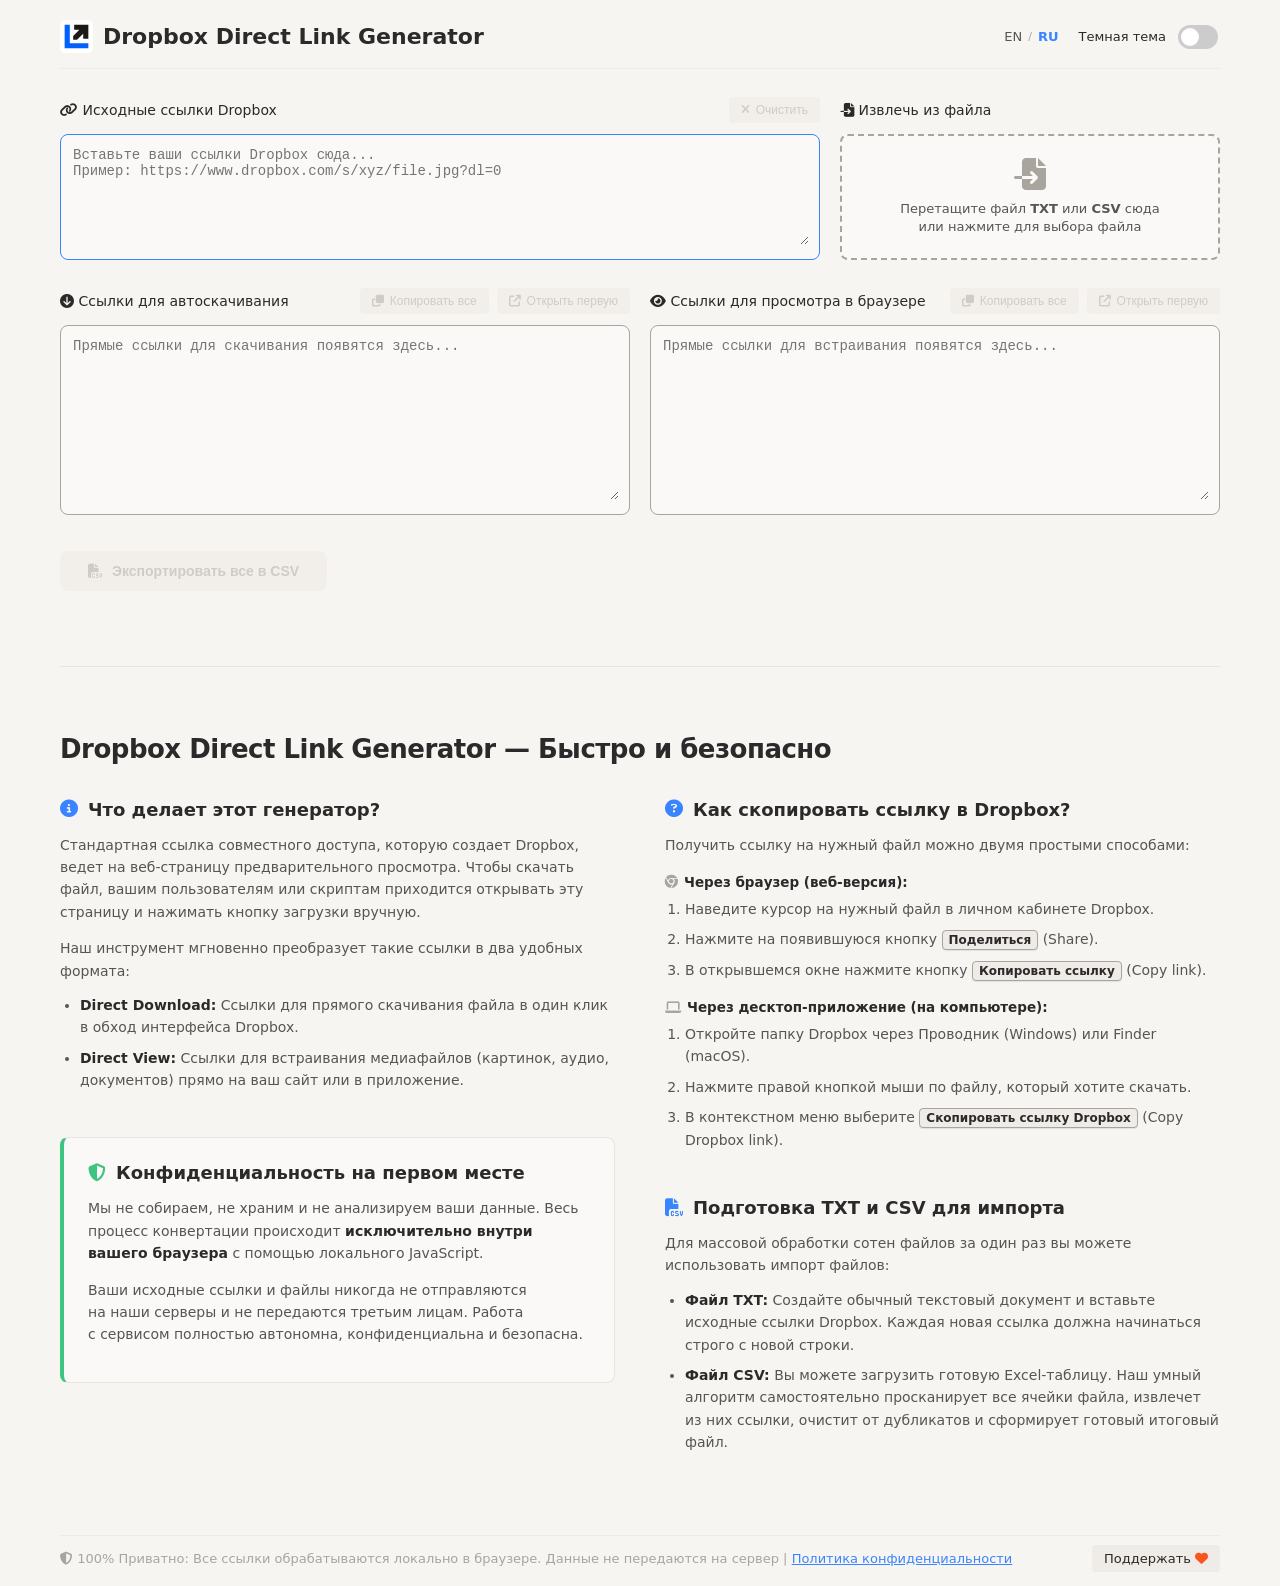
==== index-ru.html @ e6d8a28e "Init version" ====
<!DOCTYPE html>
<html lang="ru">
  <head>
    <meta charset="utf-8">
    <meta http-equiv="X-UA-Compatible" content="IE=edge">
    <meta name="viewport" content="width=device-width, initial-scale=1.0">
    <title>Dropbox Direct Link Generator</title>
    <link rel="icon" type="image/png" href="images/favicon-96x96.png" sizes="96x96" />
    <link rel="icon" type="image/svg+xml" href="images/favicon.svg" />
    <link rel="shortcut icon" href="images/favicon.ico" />
    <link rel="apple-touch-icon" sizes="180x180" href="images/apple-touch-icon.png" />
    <link rel="manifest" href="images/site.webmanifest" />
    <link rel="stylesheet" href="https://cdnjs.cloudflare.com/ajax/libs/font-awesome/6.4.0/css/all.min.css">
    <link rel="stylesheet" href="css/style.css">
  </head>
  <body>
    <div class="app-container">
      
      <header class="app-header">
        <h2>
          <img src="images/logo.svg" alt="DDLG logo" class="header-logo-img">
          <span class="hide">Dropbox Direct Link Generator</span>
        </h2>
        <div class="header-controls">
          
          <div class="lang-switcher">
            <a href="index.html" class="lang-btn">EN</a>
            <span class="lang-divider">/</span>
            <a href="index-ru.html" class="lang-btn active">RU</a>
          </div>

          <label class="toggle">
            <input type="checkbox" id="theme-switch">
            <span class="slider"></span>
            <span class="label">Темная тема</span>
          </label>
        </div>
      </header>

      <section class="workspace-section input-section">
        <div class="input-grid">
          
          <div class="output-column">
            <div class="column-header">
              <span class="label-text"><i class="fa-solid fa-link"></i> Исходные ссылки Dropbox</span>
              <div class="header-buttons">
                <span id="link-counter" class="counter-badge" style="display: none;">0 ссылок</span>
                <button class="btn-action btn-clear" id="btn-clear-main" title="Очистить поле ввода" disabled><i class="fas fa-xmark"></i> Очистить</button>
              </div>
            </div>
            <div class="textarea-wrapper main-input">
              <textarea id="url-input" rows="6" placeholder="Вставьте ваши ссылки Dropbox сюда...&#10;Пример: https://www.dropbox.com/s/xyz/file.jpg?dl=0" autofocus></textarea>
            </div>
          </div>

          <div class="output-column">
            <div class="column-header">
              <span class="label-text"><i class="fas fa-file-import"></i> Извлечь из файла</span>
            </div>
            <div class="drop-zone" id="drop-zone">
              <i class="fas fa-file-import drop-icon"></i>
              <span class="drop-text">Перетащите файл <b>TXT</b> или <b>CSV</b> сюда<br>или нажмите для выбора файла</span>
              <input type="file" id="file-input" accept=".txt,.csv,text/plain,text/csv,application/vnd.ms-excel,application/csv,text/comma-separated-values" style="display:none">
            </div>
          </div>

        </div>
      </section>

      <section class="workspace-section output-section">
        <div class="outputs-grid">
          
          <div class="output-column">
            <div class="column-header">
              <span class="label-text"><i class="fa-solid fa-circle-arrow-down"></i> Ссылки для автоскачивания</span>
                <div class="header-buttons">
                  <button class="btn-action btn-copy-all" data-target="url-download" title="Скопировать все ссылки" disabled><i class="fas fa-clone"></i> Копировать все</button>
                  <button class="btn-action btn-open-first" data-target="url-download" title="Открыть первую ссылку в новой вкладке" disabled><i class="fa-solid fa-arrow-up-right-from-square"></i> Открыть первую</button>
                </div>
            </div>
            <div class="textarea-wrapper">
              <textarea id="url-download" rows="10" placeholder="Прямые ссылки для скачивания появятся здесь..." readonly></textarea>
            </div>
          </div>

          <div class="output-column">
            <div class="column-header">
              <span class="label-text"><i class="fa-solid fa-eye"></i> Ссылки для просмотра в браузере</span>
                <div class="header-buttons">
                  <button class="btn-action btn-copy-all" data-target="url-view" title="Скопировать все ссылки" disabled><i class="fas fa-clone"></i> Копировать все</button>
                  <button class="btn-action btn-open-first" data-target="url-view" title="Открыть первую ссылку в новой вкладке" disabled><i class="fa-solid fa-arrow-up-right-from-square"></i> Открыть первую</button>
                </div>
            </div>
            <div class="textarea-wrapper">
              <textarea id="url-view" rows="10" placeholder="Прямые ссылки для встраивания появятся здесь..." readonly></textarea>
            </div>
          </div>

        </div>

        <div class="global-actions-bar">
          <button class="btn-action btn-batch btn-global-export" id="btn-export-csv" title="Экспортировать все результаты в один CSV файл" disabled>
            <i class="fas fa-file-csv"></i> Экспортировать все в CSV
          </button>
        </div>
      </section>

      <section class="workspace-section seo-section">
        <div class="seo-container">

          <h2 class="seo-main-title">Dropbox Direct Link Generator&nbsp;&mdash; Быстро и&nbsp;безопасно</h2>

          <div class="seo-grid">

            <div class="seo-column">

              <div class="seo-block">
                <h3><i class="fa-solid fa-circle-info"></i> Что делает этот генератор?</h3>
                <p>
                  Стандартная ссылка совместного доступа, которую создает Dropbox, ведет на&nbsp;веб-страницу
                  предварительного просмотра. Чтобы скачать файл, вашим пользователям или скриптам приходится открывать
                  эту страницу и&nbsp;нажимать кнопку загрузки вручную.
                </p>
                <p>
                  Наш инструмент мгновенно преобразует такие ссылки в&nbsp;два удобных формата:
                </p>
                <ul>
                  <li><strong>Direct Download:</strong> Ссылки для прямого скачивания файла в&nbsp;один клик
                    в&nbsp;обход интерфейса Dropbox.</li>
                  <li><strong>Direct View:</strong> Ссылки для встраивания медиафайлов (картинок, аудио, документов)
                    прямо на&nbsp;ваш сайт или в&nbsp;приложение.</li>
                </ul>
              </div>

              <div class="seo-block privacy-box">
                <h3><i class="fa-solid fa-shield-halved"></i> Конфиденциальность на&nbsp;первом месте</h3>
                <p>
                  Мы&nbsp;не&nbsp;собираем, не&nbsp;храним и&nbsp;не&nbsp;анализируем ваши данные. Весь процесс
                  конвертации происходит <strong>исключительно внутри вашего браузера</strong> с&nbsp;помощью локального
                  JavaScript.
                </p>
                <p>
                  Ваши исходные ссылки и&nbsp;файлы никогда не&nbsp;отправляются на&nbsp;наши серверы
                  и&nbsp;не&nbsp;передаются третьим лицам. Работа с&nbsp;сервисом полностью автономна, конфиденциальна
                  и&nbsp;безопасна.
                </p>
              </div>

            </div>

            <div class="seo-column">

              <div class="seo-block">
                <h3><i class="fa-solid fa-circle-question"></i> Как скопировать ссылку в&nbsp;Dropbox?</h3>
                <p>Получить ссылку на&nbsp;нужный файл можно двумя простыми способами:</p>

                <div class="guide-step">
                  <h4><i class="fa-brands fa-chrome"></i> Через браузер (веб-версия):</h4>
                  <ol>
                    <li>Наведите курсор на&nbsp;нужный файл в&nbsp;личном кабинете Dropbox.</li>
                    <li>Нажмите на&nbsp;появившуюся кнопку <kbd>Поделиться</kbd> (Share).</li>
                    <li>В&nbsp;открывшемся окне нажмите кнопку <kbd>Копировать ссылку</kbd> (Copy link).</li>
                  </ol>
                </div>

                <div class="guide-step">
                  <h4><i class="fa-solid fa-laptop"></i> Через десктоп-приложение (на&nbsp;компьютере):</h4>
                  <ol>
                    <li>Откройте папку Dropbox через Проводник (Windows) или Finder (macOS).</li>
                    <li>Нажмите правой кнопкой мыши по&nbsp;файлу, который хотите скачать.</li>
                    <li>В&nbsp;контекстном меню выберите <kbd>Скопировать ссылку Dropbox</kbd> (Copy Dropbox link).</li>
                  </ol>
                </div>
              </div>

              <div class="seo-block">
                <h3><i class="fa-solid fa-file-csv"></i> Подготовка TXT и&nbsp;CSV для импорта</h3>
                <p>
                  Для массовой обработки сотен файлов за&nbsp;один раз вы&nbsp;можете использовать импорт файлов:
                </p>
                <ul>
                  <li><strong>Файл TXT:</strong> Создайте обычный текстовый документ и&nbsp;вставьте исходные ссылки
                    Dropbox. Каждая новая ссылка должна начинаться строго с&nbsp;новой строки.</li>
                  <li><strong>Файл CSV:</strong> Вы&nbsp;можете загрузить готовую Excel-таблицу. Наш умный алгоритм
                    самостоятельно просканирует все ячейки файла, извлечет из&nbsp;них ссылки, очистит
                    от&nbsp;дубликатов и&nbsp;сформирует готовый итоговый файл.</li>
                </ul>
              </div>

            </div>

          </div>
        </div>
      </section>

      <footer class="app-footer">
        <div class="privacy-note">
          <i class="fa-solid fa-shield-halved"></i> 100% Приватно: Все ссылки обрабатываются локально в браузере. Данные не передаются на сервер 
          | <a href="privacy-ru.html">Политика конфиденциальности</a>
        </div>
        <div class="donate">
          <a href="https://yoomoney.ru/to/410011149615582" target="_blank" class="donate-link">Поддержать <i class="icon-donate fas fa-heart"></i></a>
        </div>
      </footer>

    </div>

    <script src="js/script.js"></script>

    <!-- Yandex.Metrika counter -->
    <script type="text/javascript">
        (function(m,e,t,r,i,k,a){
            m[i]=m[i]||function(){(m[i].a=m[i].a||[]).push(arguments)};
            m[i].l=1*new Date();
            for (var j = 0; j < document.scripts.length; j++) {if (document.scripts[j].src === r) { return; }}
            k=e.createElement(t),a=e.getElementsByTagName(t)[0],k.async=1,k.src=r,a.parentNode.insertBefore(k,a)
        })(window, document,'script','https://mc.yandex.ru/metrika/tag.js?id=110736863', 'ym');

        ym(110736863, 'init', {ssr:true, webvisor:true, clickmap:true, ecommerce:"dataLayer", referrer: document.referrer, url: location.href, accurateTrackBounce:true, trackLinks:true});
    </script>
    <noscript><div><img src="https://mc.yandex.ru/watch/110736863" style="position:absolute; left:-9999px;" alt="" /></div></noscript>
    <!-- /Yandex.Metrika counter -->
  </body>
</html>
---- css/style.css ----
/* ==========================================================================
   VARIABLES & THEMES
   ========================================================================== */
:root {
  --bg-main: #F7F5F2;
  --bg-surface: #FAF9F7;
  --bg-muted: #EFEBE6;
  --bg-hover: #E7E5E1;
  --text-primary: #2B2929;
  --text-secondary: #555555;
  --text-muted: #A8A49E;
  --border-input: #A8A49E;
  --border-dropzone: #A8A49E;
  --accent-primary: #3984FF;
  --accent-hover: #0050D0;
  --link-primary: #3984FF;
  --link-hover: #0050D0;
  --accent-success: #3FC380;
  --accent-danger: #FF4D4D;
  --accent-donate: #FA551E;
  --slider-bg: #CCC;
  --slider-checked: #6497E7;
  --scrollbar-thumb: #888888;
  --scrollbar-thumb-hover: #2B2929;
  --tooltip-text: #F7F5F2;
}

[data-theme="dark"] {
  --bg-main: #2B2929;
  --bg-surface: #161313;
  --bg-muted: #3E3C3B;
  --bg-hover: #3E3C3B;
  --text-primary: #F7F5F2;
  --text-secondary: #C2BDB6;
  --text-muted: #777370;
  --border-input: #3E3C3B;
  --border-dropzone: #3E3C3B;
  --accent-primary: #3984FF;
  --accent-hover: #0050D0;
  --link-primary: #B4C8E1;
  --link-hover: #8FA9CE;
  --slider-bg: #555555;
  --scrollbar-thumb: #777370;
  --scrollbar-thumb-hover: #C2BDB6;
}

/* ==========================================================================
   GLOBAL STYLE & LAYOUT
   ========================================================================== */
* {
  box-sizing: border-box;
}

body {
  margin: 0;
  padding: 0;
  font-family: system-ui, -apple-system, BlinkMacSystemFont, 'Segoe UI', Roboto, sans-serif;
  background: var(--bg-main);
  color: var(--text-primary);
  transition: background 0.2s, color 0.2s;
  min-height: 100vh;
  display: flex;
  justify-content: center;
}

a {
  color: var(--link-primary);
}

.app-container {
  width: 100%;
  max-width: 1200px;
  padding: 20px;
  display: flex;
  flex-direction: column;
  gap: 25px;
}

/* ==========================================================================
   HEADER
   ========================================================================== */
.app-header {
  display: flex;
  justify-content: space-between;
  align-items: center;
  border-bottom: 1px solid var(--bg-muted);
  padding-bottom: 15px;
}

.app-header h2 {
  margin: 0;
  font-size: 22px;
  font-weight: 600;
}

h2 {
  display: inline-flex;
  align-items: center;
  gap: 10px;
}

.header-logo-img {
  width: auto;
  height: 1.5em;
  flex-shrink: 0;
}

.hide {
  white-space: nowrap;
}

@media (max-width: 600px) {
  .app-header h2 {
    font-size: 16px;
  }
}

@media (max-width: 480px) {
  .hide {
    display: none;
  }
}


/* ==========================================================================
   WORKSPACE SECTIONS & HEADERS
   ========================================================================== */
.workspace-section {
  display: flex;
  flex-direction: column;
  gap: 12px;
}

.section-header {
  display: flex;
  justify-content: space-between;
  align-items: center;
}

.section-title {
  display: flex;
  flex-direction: column;
  gap: 4px;
  font-size: 16px;
  font-weight: 600;
}

.section-title .subtitle {
  font-size: 13px;
  font-weight: normal;
  color: var(--text-muted);
}

.header-actions {
  display: flex;
  align-items: center;
  gap: 12px;
}

.column-header {
  display: flex;
  justify-content: space-between;
  align-items: center;
  min-height: 32px;
}

.label-text {
  font-size: 14px;
  font-weight: 500;
}

.header-buttons {
  display: flex;
  gap: 8px;
}

.counter-badge {
  background: var(--accent-primary);
  color: white;
  font-size: 12px;
  font-weight: 600;
  padding: 6px 10px 2px 10px;
  border-radius: 20px;
  transition: all 0.2s ease;
}

/* ==========================================================================
   GRID SYSTEMS
   ========================================================================== */
.input-grid {
  display: grid;
  grid-template-columns: 2fr 1fr;
  gap: 20px;
}

@media (max-width: 768px) {
  .input-grid {
    grid-template-columns: 1fr;
  }
}

.outputs-grid {
  display: grid;
  grid-template-columns: 1fr 1fr;
  gap: 20px;
}

@media (max-width: 768px) {
  .outputs-grid {
    grid-template-columns: 1fr;
  }
}

.output-column {
  display: flex;
  flex-direction: column;
  gap: 8px;
}

/* ==========================================================================
   6. TEXTAREAS & WRAPPERS
   ========================================================================== */
.textarea-wrapper {
  position: relative;
  background: var(--bg-surface);
  border: 1px solid var(--border-input);
  border-radius: 8px;
  padding: 10px;
}

.main-input {
  border-color: var(--accent-primary);
}

textarea {
  width: 100%;
  background: none;
  border: none;
  outline: none;
  font-size: 14px;
  color: var(--text-secondary);
  font-family: monospace;
  resize: vertical;
  box-sizing: border-box;
}

/* ==========================================================================
   BUTTONS & ACTIONS
   ========================================================================== */
.btn-action {
  padding: 6px 12px;
  font-size: 12px;
  font-weight: 500;
  border: none;
  border-radius: 4px;
  cursor: pointer;
  display: inline-flex;
  align-items: center;
  gap: 6px;
  background: var(--bg-muted);
  color: var(--text-primary);
  transition: all 0.2s;
}

.btn-action:hover:not(:disabled) {
  background: var(--bg-hover);
}

.btn-action:disabled {
  opacity: 0.5;
  cursor: not-allowed;
  background: var(--bg-muted);
  color: var(--text-muted);
}

.btn-clear:hover:not(:disabled) {
  background: var(--accent-danger);
  color: white;
}

.btn-batch {
  background: var(--accent-primary);
  color: white;
}

.btn-batch:hover:not(:disabled) {
  background: var(--accent-hover);
}

.btn-action.active-tooltip {
  background: var(--accent-success) !important;
  color: white !important;
}

/* ==========================================================================
   DROP ZONE
   ========================================================================== */
.drop-zone {
  border: 2px dashed var(--border-dropzone);
  border-radius: 8px;
  padding: 20px;
  text-align: center;
  background: var(--bg-surface);
  cursor: pointer;
  display: flex;
  flex-direction: column;
  justify-content: center;
  align-items: center;
  gap: 10px;
  transition: all 0.2s;
  flex: 1;
}

.drop-zone:hover,
.drop-zone.dragover {
  border-color: var(--accent-primary);
  background: var(--bg-muted);
}

.drop-icon {
  font-size: 32px;
  color: var(--text-muted);
}

.drop-text {
  font-size: 13px;
  color: var(--text-secondary);
  line-height: 1.4;
}

/* ==========================================================================
   GLOBAL EXPORT
   ========================================================================== */
.global-actions-bar {
  display: flex;
  justify-content: left;
  margin-top: 24px;
}

.btn-global-export {
  display: inline-flex;
  align-items: center;
  gap: 10px;
  padding: 12px 28px !important;
  font-size: 14px !important;
  font-weight: 600;
  border-radius: 8px;
  background-color: var(--accent-primary);
  color: white !important;
  border: none;
  cursor: pointer;
  transition: all 0.2s ease;
  box-shadow: 0 2px 8px rgba(0, 0, 0, 0.05);
}

.btn-global-export:hover:not(:disabled) {
  background-color: var(--accent-hover);
  transform: translateY(-1px);
  box-shadow: 0 4px 12px rgba(0, 0, 0, 0.1);
}

.btn-global-export:active:not(:disabled) {
  transform: translateY(0);
}

.btn-global-export:disabled {
  background-color: var(--bg-muted);
  color: var(--text-muted) !important;
  cursor: not-allowed;
  box-shadow: none;
}

/* ==========================================================================
   THEME TOGGLE & FOOTER
   ========================================================================== */
.header-controls {
  display: flex;
  align-items: center;
  padding-right: 2px;
}

.toggle {
  position: relative;
  display: inline-flex;
  align-items: center;
  flex-direction: row-reverse;
  gap: 12px;
  cursor: pointer;
}

.toggle input {
  display: none;
}

.slider {
  position: relative;
  width: 40px;
  height: 24px;
  background-color: var(--slider-bg);
  transition: 0.4s;
  border-radius: 24px;
  flex-shrink: 0;
}

.slider:before {
  position: absolute;
  content: "";
  height: 18px;
  width: 18px;
  left: 3px;
  bottom: 3px;
  background-color: white;
  transition: 0.4s;
  border-radius: 50%;
}

input:checked + .slider {
  background-color: var(--slider-checked);
}

input:checked + .slider:before {
  transform: translateX(16px);
}

.label {
  font-size: 13px;
  color: var(--text-primary);
  white-space: nowrap;
  user-select: none;
}

.app-footer {
  display: flex;
  justify-content: space-between;
  align-items: center;
  margin-top: 20px;
  border-top: 1px solid var(--bg-muted);
  padding-top: 15px;
  font-size: 13px;
  color: var(--text-muted);
}

@media (max-width: 600px) {
  .app-footer {
    flex-direction: column;
    gap: 15px;
    text-align: center;
  }
}

.donate-link {
  color: var(--text-primary);
  font-weight: 500;
  background: var(--bg-muted);
  padding: 6px 12px;
  border-radius: 4px;
  text-decoration: none;
}

.icon-donate {
  color: var(--accent-donate);
}

textarea::-webkit-scrollbar {
  width: 8px;
}

textarea::-webkit-scrollbar-track {
  background: var(--bg-main);
}

textarea::-webkit-scrollbar-thumb {
  background: var(--scrollbar-thumb);
  border-radius: 4px;
}

textarea::-webkit-scrollbar-thumb:hover {
  background: var(--scrollbar-thumb-hover);
}

/* ==========================================================================
   LANGUAGE SWITCHER
   ========================================================================== */
.lang-switcher {
  display: flex;
  align-items: center;
  gap: 6px;
  margin-right: 20px;
  font-size: 13px;
}

.lang-btn {
  color: var(--text-secondary) !important;
  font-weight: 500;
  text-decoration: none;
  transition: color 0.2s ease;
}

.lang-btn:hover {
  color: var(--text-primary) !important;
}

.lang-btn.active {
  color: var(--accent-primary) !important;
  font-weight: 700;
  cursor: default;
  pointer-events: none;
}

.lang-divider {
  color: var(--text-muted);
  font-size: 11px;
  user-select: none;
}

/* ==========================================================================
   FAQ SECTION
   ========================================================================== */
.seo-section {
  margin-top: 50px;
  border-top: 1px solid var(--bg-hover);
  padding-top: 45px;
  padding-bottom: 20px;
}

.seo-container {
  max-width: 1200px;
  margin: 0 auto;
}

.seo-main-title {
  font-size: 26px;
  font-weight: 700;
  color: var(--text-primary);
  margin-bottom: 35px;
  text-align: center;
  letter-spacing: -0.5px;
}

.seo-grid {
  display: grid;
  grid-template-columns: 1fr 1fr;
  gap: 50px;
}

@media (max-width: 868px) {
  .seo-grid {
    grid-template-columns: 1fr;
    gap: 30px;
  }

  .seo-main-title {
    font-size: 22px;
    margin-bottom: 25px;
  }
}

.seo-column {
  display: flex;
  flex-direction: column;
  gap: 30px;
}

.seo-block h3 {
  font-size: 18px;
  font-weight: 600;
  color: var(--text-primary);
  margin-top: 0;
  margin-bottom: 14px;
  display: flex;
  align-items: center;
  gap: 10px;
}

.seo-block h3 i {
  color: var(--accent-primary);
  font-size: 18px;
}

.seo-block p {
  font-size: 14px;
  line-height: 1.6;
  color: var(--text-secondary);
  margin-bottom: 12px;
}

.seo-block ul,
.seo-block ol {
  margin: 0 0 16px 0;
  padding-left: 20px;
}

.seo-block li {
  font-size: 14px;
  line-height: 1.6;
  color: var(--text-secondary);
  margin-bottom: 8px;
}

.seo-block strong {
  color: var(--text-primary);
}

.guide-step {
  margin-top: 15px;
  margin-bottom: 15px;
}

.guide-step h4 {
  font-size: 13.5px;
  font-weight: 600;
  color: var(--text-primary);
  margin-bottom: 8px;
  display: flex;
  align-items: center;
  gap: 6px;
}

.guide-step h4 i {
  font-size: 13px;
  color: var(--text-muted);
}

kbd {
  background-color: var(--bg-muted);
  border: 1px solid var(--border-input);
  border-radius: 4px;
  box-shadow: 0 1px 1px rgba(0, 0, 0, 0.08);
  color: var(--text-primary);
  display: inline-block;
  font-family: inherit;
  font-size: 12px;
  font-weight: 600;
  line-height: 1;
  padding: 3px 6px;
  white-space: nowrap;
}

.privacy-box {
  background-color: var(--bg-surface);
  border: 1px solid var(--bg-hover);
  border-left: 4px solid var(--accent-success);
  border-radius: 8px;
  padding: 24px;
}

.privacy-box h3 i {
  color: var(--accent-success) !important;
}

/* ==========================================================================
   PRIVACY
   ========================================================================== */
.privacy-card {
  line-height: 1.6;
}

.privacy-card h3 {
  margin-top: 25px;
  color: var(--text-primary);
  border-bottom: 1px solid var(--bg-muted);
  padding-bottom: 5px;
}

.privacy-card p,
.privacy-card li {
  color: var(--text-secondary);
  font-size: 14px;
}

.privacy-card ul {
  padding-left: 20px;
}

.btn-back {
  display: inline-flex;
  align-items: center;
  gap: 8px;
  color: var(--link-primary);
  font-weight: 500;
  margin-bottom: 15px;
  transition: color 0.2s;
}

.btn-back:hover {
  color: var(--link-hover);
}
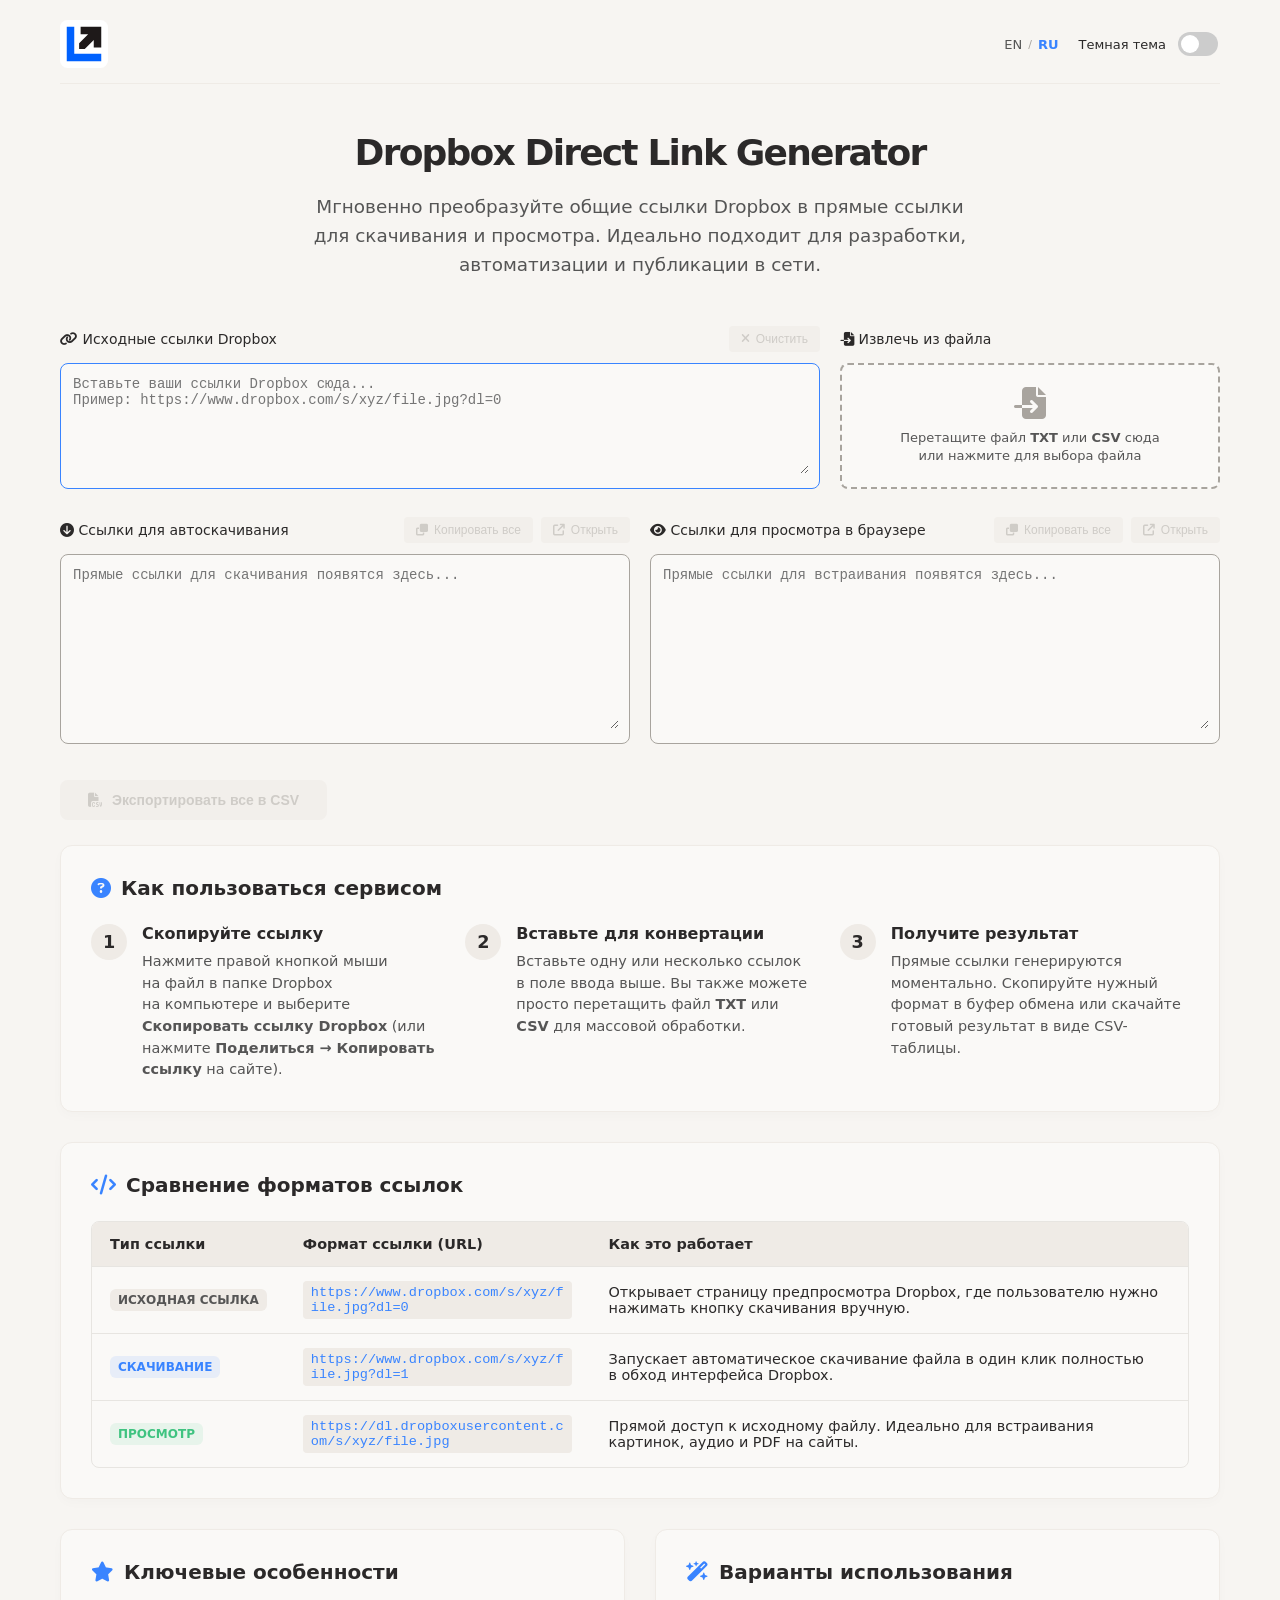
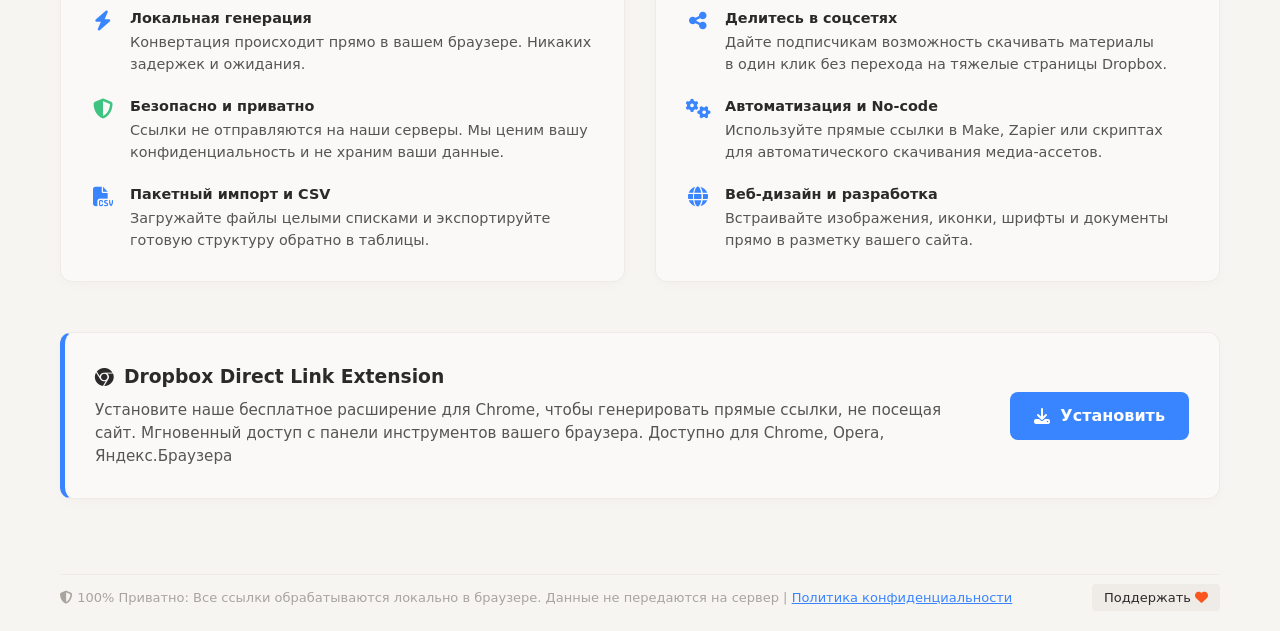
==== commit 50d624e8: "Updated FAQ, fixed localization" ====
--- a/index-ru.html
+++ b/index-ru.html
@@ -5,6 +5,9 @@
     <meta http-equiv="X-UA-Compatible" content="IE=edge">
     <meta name="viewport" content="width=device-width, initial-scale=1.0">
     <title>Dropbox Direct Link Generator</title>
+    <link rel="alternate" hreflang="en" href="https://creold.github.io/dropbox-direct-link/" />
+    <link rel="alternate" hreflang="ru" href="https://creold.github.io/dropbox-direct-link/index-ru.html" />
+    <link rel="alternate" hreflang="x-default" href="https://creold.github.io/dropbox-direct-link/" />
     <link rel="icon" type="image/png" href="images/favicon-96x96.png" sizes="96x96" />
     <link rel="icon" type="image/svg+xml" href="images/favicon.svg" />
     <link rel="shortcut icon" href="images/favicon.ico" />
@@ -12,15 +15,13 @@
     <link rel="manifest" href="images/site.webmanifest" />
     <link rel="stylesheet" href="https://cdnjs.cloudflare.com/ajax/libs/font-awesome/6.4.0/css/all.min.css">
     <link rel="stylesheet" href="css/style.css">
+    <meta name="google-site-verification" content="sLtYIYTpsH8s0u0GHBkANgZQFrolr7zd5WdbAM9gwXs" />
   </head>
   <body>
     <div class="app-container">
       
       <header class="app-header">
-        <h2>
-          <img src="images/logo.svg" alt="DDLG logo" class="header-logo-img">
-          <span class="hide">Dropbox Direct Link Generator</span>
-        </h2>
+        <img src="images/logo.svg" alt="DDLG logo" class="header-logo-img">
         <div class="header-controls">
           
           <div class="lang-switcher">
@@ -37,6 +38,13 @@
         </div>
       </header>
 
+      <div class="intro">
+        <h1 class="text-4xl font-bold tracking-tight">Dropbox Direct Link Generator</h1>
+        <p class="text-muted-foreground mx-auto max-w-2xl text-xl">
+          Мгновенно преобразуйте общие ссылки Dropbox в&nbsp;прямые ссылки для скачивания и&nbsp;просмотра. Идеально подходит для разработки, автоматизации и&nbsp;публикации в&nbsp;сети.
+        </p>
+      </div>
+
       <section class="workspace-section input-section">
         <div class="input-grid">
           
@@ -75,7 +83,7 @@
               <span class="label-text"><i class="fa-solid fa-circle-arrow-down"></i> Ссылки для автоскачивания</span>
                 <div class="header-buttons">
                   <button class="btn-action btn-copy-all" data-target="url-download" title="Скопировать все ссылки" disabled><i class="fas fa-clone"></i> Копировать все</button>
-                  <button class="btn-action btn-open-first" data-target="url-download" title="Открыть первую ссылку в новой вкладке" disabled><i class="fa-solid fa-arrow-up-right-from-square"></i> Открыть первую</button>
+                  <button class="btn-action btn-open-first" data-target="url-download" title="Открыть первую ссылку в новой вкладке" disabled><i class="fa-solid fa-arrow-up-right-from-square"></i> Открыть</button>
                 </div>
             </div>
             <div class="textarea-wrapper">
@@ -88,7 +96,7 @@
               <span class="label-text"><i class="fa-solid fa-eye"></i> Ссылки для просмотра в браузере</span>
                 <div class="header-buttons">
                   <button class="btn-action btn-copy-all" data-target="url-view" title="Скопировать все ссылки" disabled><i class="fas fa-clone"></i> Копировать все</button>
-                  <button class="btn-action btn-open-first" data-target="url-view" title="Открыть первую ссылку в новой вкладке" disabled><i class="fa-solid fa-arrow-up-right-from-square"></i> Открыть первую</button>
+                  <button class="btn-action btn-open-first" data-target="url-view" title="Открыть первую ссылку в новой вкладке" disabled><i class="fa-solid fa-arrow-up-right-from-square"></i> Открыть</button>
                 </div>
             </div>
             <div class="textarea-wrapper">
@@ -105,97 +113,150 @@
         </div>
       </section>
 
-      <section class="workspace-section seo-section">
-        <div class="seo-container">
-
-          <h2 class="seo-main-title">Dropbox Direct Link Generator&nbsp;&mdash; Быстро и&nbsp;безопасно</h2>
-
-          <div class="seo-grid">
-
-            <div class="seo-column">
-
-              <div class="seo-block">
-                <h3><i class="fa-solid fa-circle-info"></i> Что делает этот генератор?</h3>
+      <section class="workspace-section faq-section">
+        <div class="faq-container">
+
+        <div class="info-card">
+          <h3 class="info-card-title"><i class="fa-solid fa-circle-question"></i> Как пользоваться сервисом</h3>
+            <div class="steps-grid">
+              <div class="step-card">
+                <div class="step-num">1</div>
+                <div class="step-content">
+                  <h4>Скопируйте ссылку</h4>
+                  <p>Нажмите правой кнопкой мыши на&nbsp;файл в&nbsp;папке Dropbox на&nbsp;компьютере и&nbsp;выберите
+                    <strong>Скопировать ссылку Dropbox</strong> (или нажмите <strong>Поделиться &rarr; Копировать ссылку</strong>
+                    на&nbsp;сайте).</p>
+                </div>
+              </div>
+              <div class="step-card">
+                <div class="step-num">2</div>
+                <div class="step-content">
+                  <h4>Вставьте для конвертации</h4>
+                  <p>Вставьте одну или несколько ссылок в&nbsp;поле ввода выше. Вы&nbsp;также можете просто перетащить файл
+                    <strong>TXT</strong> или <strong>CSV</strong> для массовой обработки.</p>
+                </div>
+              </div>
+              <div class="step-card">
+                <div class="step-num">3</div>
+                <div class="step-content">
+                  <h4>Получите результат</h4>
+                  <p>Прямые ссылки генерируются моментально. Скопируйте нужный формат в&nbsp;буфер обмена или скачайте готовый
+                    результат в&nbsp;виде CSV-таблицы.</p>
+                </div>
+              </div>
+            </div>
+          </div>
+
+          <div class="info-card">
+            <h3 class="info-card-title"><i class="fa-solid fa-code"></i> Сравнение форматов ссылок</h3>
+            <div class="table-container">
+              <table class="format-table">
+                <thead>
+                  <tr>
+                    <th>Тип ссылки</th>
+                    <th>Формат ссылки (URL)</th>
+                    <th>Как это работает</th>
+                  </tr>
+                </thead>
+                <tbody>
+                  <tr>
+                    <td><span class="badge badge-original">Исходная ссылка</span></td>
+                    <td><code>https://www.dropbox.com/s/xyz/file.jpg?dl=0</code></td>
+                    <td>Открывает страницу предпросмотра Dropbox, где пользователю нужно нажимать кнопку скачивания вручную.</td>
+                  </tr>
+                  <tr>
+                    <td><span class="badge badge-download">Cкачивание</span></td>
+                    <td><code>https://www.dropbox.com/s/xyz/file.jpg?dl=1</code></td>
+                    <td>Запускает автоматическое скачивание файла в&nbsp;один клик полностью в&nbsp;обход интерфейса Dropbox.</td>
+                  </tr>
+                  <tr>
+                    <td><span class="badge badge-view">Просмотр</span></td>
+                    <td><code>https://dl.dropboxusercontent.com/s/xyz/file.jpg</code></td>
+                    <td>Прямой доступ к&nbsp;исходному файлу. Идеально для встраивания картинок, аудио и&nbsp;PDF на&nbsp;сайты.
+                    </td>
+                  </tr>
+                </tbody>
+              </table>
+            </div>
+          </div>
+
+          <div class="faq-grid-two-col">
+            <div class="info-card">
+              <h3 class="info-card-title"><i class="fa-solid fa-star"></i> Ключевые особенности</h3>
+              <ul class="features-list">
+                <li>
+                  <i class="fa-solid fa-bolt feature-icon"></i>
+                  <div>
+                    <strong>Локальная генерация</strong> Конвертация происходит прямо в&nbsp;вашем браузере. Никаких задержек
+                    и&nbsp;ожидания.
+                  </div>
+                </li>
+                <li>
+                  <i class="fa-solid fa-shield-halved feature-icon success-color"></i>
+                  <div>
+                    <strong>Безопасно и&nbsp;приватно</strong> Ссылки не&nbsp;отправляются на&nbsp;наши серверы. Мы&nbsp;ценим
+                    вашу конфиденциальность и&nbsp;не&nbsp;храним ваши данные.
+                  </div>
+                </li>
+                <li>
+                  <i class="fa-solid fa-file-csv feature-icon"></i>
+                  <div>
+                    <strong>Пакетный импорт и&nbsp;CSV</strong> Загружайте файлы целыми списками и&nbsp;экспортируйте готовую
+                    структуру обратно в&nbsp;таблицы.
+                  </div>
+                </li>
+              </ul>
+            </div>
+
+            <div class="info-card">
+              <h3 class="info-card-title"><i class="fa-solid fa-wand-magic-sparkles"></i> Варианты использования</h3>
+              <ul class="features-list">
+                <li>
+                  <i class="fa-solid fa-share-nodes feature-icon"></i>
+                  <div>
+                    <strong>Делитесь в&nbsp;соцсетях</strong> Дайте подписчикам возможность скачивать материалы в&nbsp;один клик без
+                    перехода на&nbsp;тяжелые страницы Dropbox.
+                  </div>
+                </li>
+                <li>
+                  <i class="fa-solid fa-gears feature-icon"></i>
+                  <div>
+                    <strong>Автоматизация и&nbsp;No-code</strong> Используйте прямые ссылки в&nbsp;Make, Zapier или скриптах для
+                    автоматического скачивания медиа-ассетов.
+                  </div>
+                </li>
+                <li>
+                  <i class="fa-solid fa-globe feature-icon"></i>
+                  <div>
+                    <strong>Веб-дизайн и&nbsp;разработка</strong> Встраивайте изображения, иконки, шрифты и&nbsp;документы прямо
+                    в&nbsp;разметку вашего сайта.
+                  </div>
+                </li>
+              </ul>
+            </div>
+          </div>
+
+          <div class="info-card chrome-extension-card">
+            <div class="extension-content">
+              <div class="extension-text">
+                <h3><i class="fa-brands fa-chrome"></i> Dropbox Direct Link Extension</h3>
                 <p>
-                  Стандартная ссылка совместного доступа, которую создает Dropbox, ведет на&nbsp;веб-страницу
-                  предварительного просмотра. Чтобы скачать файл, вашим пользователям или скриптам приходится открывать
-                  эту страницу и&nbsp;нажимать кнопку загрузки вручную.
+                  Установите наше бесплатное расширение для Chrome, чтобы генерировать прямые ссылки, 
+                  не&nbsp;посещая сайт. Мгновенный доступ с&nbsp;панели инструментов вашего браузера. 
+                  Доступно для Chrome, Opera, Яндекс.Браузера
                 </p>
-                <p>
-                  Наш инструмент мгновенно преобразует такие ссылки в&nbsp;два удобных формата:
-                </p>
-                <ul>
-                  <li><strong>Direct Download:</strong> Ссылки для прямого скачивания файла в&nbsp;один клик
-                    в&nbsp;обход интерфейса Dropbox.</li>
-                  <li><strong>Direct View:</strong> Ссылки для встраивания медиафайлов (картинок, аудио, документов)
-                    прямо на&nbsp;ваш сайт или в&nbsp;приложение.</li>
-                </ul>
-              </div>
-
-              <div class="seo-block privacy-box">
-                <h3><i class="fa-solid fa-shield-halved"></i> Конфиденциальность на&nbsp;первом месте</h3>
-                <p>
-                  Мы&nbsp;не&nbsp;собираем, не&nbsp;храним и&nbsp;не&nbsp;анализируем ваши данные. Весь процесс
-                  конвертации происходит <strong>исключительно внутри вашего браузера</strong> с&nbsp;помощью локального
-                  JavaScript.
-                </p>
-                <p>
-                  Ваши исходные ссылки и&nbsp;файлы никогда не&nbsp;отправляются на&nbsp;наши серверы
-                  и&nbsp;не&nbsp;передаются третьим лицам. Работа с&nbsp;сервисом полностью автономна, конфиденциальна
-                  и&nbsp;безопасна.
-                </p>
-              </div>
-
-            </div>
-
-            <div class="seo-column">
-
-              <div class="seo-block">
-                <h3><i class="fa-solid fa-circle-question"></i> Как скопировать ссылку в&nbsp;Dropbox?</h3>
-                <p>Получить ссылку на&nbsp;нужный файл можно двумя простыми способами:</p>
-
-                <div class="guide-step">
-                  <h4><i class="fa-brands fa-chrome"></i> Через браузер (веб-версия):</h4>
-                  <ol>
-                    <li>Наведите курсор на&nbsp;нужный файл в&nbsp;личном кабинете Dropbox.</li>
-                    <li>Нажмите на&nbsp;появившуюся кнопку <kbd>Поделиться</kbd> (Share).</li>
-                    <li>В&nbsp;открывшемся окне нажмите кнопку <kbd>Копировать ссылку</kbd> (Copy link).</li>
-                  </ol>
-                </div>
-
-                <div class="guide-step">
-                  <h4><i class="fa-solid fa-laptop"></i> Через десктоп-приложение (на&nbsp;компьютере):</h4>
-                  <ol>
-                    <li>Откройте папку Dropbox через Проводник (Windows) или Finder (macOS).</li>
-                    <li>Нажмите правой кнопкой мыши по&nbsp;файлу, который хотите скачать.</li>
-                    <li>В&nbsp;контекстном меню выберите <kbd>Скопировать ссылку Dropbox</kbd> (Copy Dropbox link).</li>
-                  </ol>
-                </div>
-              </div>
-
-              <div class="seo-block">
-                <h3><i class="fa-solid fa-file-csv"></i> Подготовка TXT и&nbsp;CSV для импорта</h3>
-                <p>
-                  Для массовой обработки сотен файлов за&nbsp;один раз вы&nbsp;можете использовать импорт файлов:
-                </p>
-                <ul>
-                  <li><strong>Файл TXT:</strong> Создайте обычный текстовый документ и&nbsp;вставьте исходные ссылки
-                    Dropbox. Каждая новая ссылка должна начинаться строго с&nbsp;новой строки.</li>
-                  <li><strong>Файл CSV:</strong> Вы&nbsp;можете загрузить готовую Excel-таблицу. Наш умный алгоритм
-                    самостоятельно просканирует все ячейки файла, извлечет из&nbsp;них ссылки, очистит
-                    от&nbsp;дубликатов и&nbsp;сформирует готовый итоговый файл.</li>
-                </ul>
-              </div>
-
-            </div>
-
+              </div>
+              <a href="https://chromewebstore.google.com/detail/dropbox-direct-link-gener/eicoigkfdogflbbcoefagmejoopganmd" target="_blank" class="btn-extension">
+                <i class="fa-solid fa-download"></i> Установить
+              </a>
+            </div>
           </div>
         </div>
       </section>
 
       <footer class="app-footer">
         <div class="privacy-note">
-          <i class="fa-solid fa-shield-halved"></i> 100% Приватно: Все ссылки обрабатываются локально в браузере. Данные не передаются на сервер 
+          <i class="fa-solid fa-shield-halved"></i> 100% Приватно: Все ссылки обрабатываются локально в&nbsp;браузере. Данные не&nbsp;передаются на&nbsp;сервер 
           | <a href="privacy-ru.html">Политика конфиденциальности</a>
         </div>
         <div class="donate">
--- a/css/style.css
+++ b/css/style.css
@@ -87,40 +87,11 @@
   padding-bottom: 15px;
 }
 
-.app-header h2 {
-  margin: 0;
-  font-size: 22px;
-  font-weight: 600;
-}
-
-h2 {
-  display: inline-flex;
-  align-items: center;
-  gap: 10px;
-}
-
 .header-logo-img {
   width: auto;
-  height: 1.5em;
+  height: 3em;
   flex-shrink: 0;
 }
-
-.hide {
-  white-space: nowrap;
-}
-
-@media (max-width: 600px) {
-  .app-header h2 {
-    font-size: 16px;
-  }
-}
-
-@media (max-width: 480px) {
-  .hide {
-    display: none;
-  }
-}
-
 
 /* ==========================================================================
    WORKSPACE SECTIONS & HEADERS
@@ -516,135 +487,350 @@
 /* ==========================================================================
    FAQ SECTION
    ========================================================================== */
-.seo-section {
-  margin-top: 50px;
-  border-top: 1px solid var(--bg-hover);
-  padding-top: 45px;
-  padding-bottom: 20px;
-}
-
-.seo-container {
-  max-width: 1200px;
-  margin: 0 auto;
-}
-
-.seo-main-title {
-  font-size: 26px;
+.intro {
+  text-align: center;
+  *margin-bottom: 40px;
+}
+
+.text-4xl {
+  font-size: 2.25rem;
+  line-height: 2.5rem;
+  font-weight: 800;
+  letter-spacing: -0.05em;
+  margin-bottom: 15px;
+  color: var(--text-primary);
+}
+
+.text-xl {
+  font-size: 1.15rem;
+  line-height: 1.6;
+  color: var(--text-secondary);
+}
+
+.max-w-2xl {
+  max-width: 42rem;
+  margin-left: auto;
+  margin-right: auto;
+}
+
+.info-card {
+  background: var(--bg-surface);
+  border: 1px solid var(--bg-muted);
+  border-radius: 12px;
+  padding: 30px;
+  margin-bottom: 30px;
+  box-shadow: 0 4px 12px rgba(0, 0, 0, 0.02);
+}
+
+.info-card-title {
+  font-size: 1.25rem;
   font-weight: 700;
   color: var(--text-primary);
-  margin-bottom: 35px;
-  text-align: center;
-  letter-spacing: -0.5px;
-}
-
-.seo-grid {
+  margin-top: 0;
+  margin-bottom: 24px;
+  display: flex;
+  align-items: center;
+  gap: 10px;
+}
+
+.info-card-title i {
+  color: var(--accent-primary);
+}
+
+.steps-grid {
+  display: grid;
+  grid-template-columns: repeat(3, 1fr);
+  gap: 25px;
+}
+
+@media (max-width: 768px) {
+  .steps-grid {
+    grid-template-columns: 1fr;
+    gap: 20px;
+  }
+}
+
+.step-card {
+  display: flex;
+  gap: 15px;
+  align-items: flex-start;
+}
+
+.step-num {
+  background: var(--bg-muted);
+  color: var(--text-primary);
+  font-size: 1.1rem;
+  font-weight: 600;
+  width: 36px;
+  height: 36px;
+  border-radius: 50%;
+  display: flex;
+  align-items: center;
+  justify-content: center;
+  flex-shrink: 0;
+  *border: 1px solid var(--border-input);
+}
+
+.step-content h4 {
+  font-size: 1rem;
+  font-weight: 600;
+  margin: 0 0 8px 0;
+  color: var(--text-primary);
+}
+
+.step-content p {
+  font-size: 0.9rem;
+  line-height: 1.5;
+  color: var(--text-secondary);
+  margin: 0;
+}
+
+.table-container {
+  overflow-x: auto;
+  border: 1px solid var(--bg-hover);
+  border-radius: 8px;
+}
+
+.format-table {
+  width: 100%;
+  border-collapse: collapse;
+  text-align: left;
+  font-size: 0.9rem;
+}
+
+.format-table th, 
+.format-table td {
+  padding: 14px 18px;
+  border-bottom: 1px solid var(--bg-hover);
+}
+
+.format-table th {
+  background: var(--bg-muted);
+  font-weight: 600;
+  color: var(--text-primary);
+}
+
+.format-table tbody tr:last-child td {
+  border-bottom: none;
+}
+
+.format-table code {
+  background: var(--bg-muted);
+  padding: 4px 8px;
+  border-radius: 4px;
+  font-family: monospace;
+  font-size: 0.85rem;
+  color: var(--accent-primary);
+  display: inline-block;
+  word-break: break-all;
+}
+
+.chrome-extension-card {
+  line-height: 1.5;
+  margin-top: 20px;
+  border-left: 5px solid var(--accent-primary);
+  background: var(--bg-surface);
+}
+
+.extension-content {
+  display: flex;
+  justify-content: space-between;
+  align-items: center;
+  gap: 30px;
+}
+
+@media (max-width: 768px) {
+  .extension-content {
+    flex-direction: column;
+    text-align: center;
+    gap: 20px;
+  }
+}
+
+.extension-text h3 {
+  margin-top: 0;
+  margin-bottom: 8px;
+  display: flex;
+  align-items: center;
+  gap: 10px;
+  justify-content: center;
+}
+
+@media (min-width: 769px) {
+  .extension-text h3 {
+    justify-content: flex-start;
+  }
+}
+
+.extension-text p {
+  margin: 0;
+  color: var(--text-secondary);
+  font-size: 0.95rem;
+}
+
+.btn-extension {
+  background-color: var(--accent-primary);
+  color: white;
+  padding: 12px 24px;
+  border-radius: 8px;
+  text-decoration: none;
+  font-weight: 600;
+  display: inline-flex;
+  align-items: center;
+  gap: 10px;
+  transition: all 0.2s ease;
+  white-space: nowrap;
+}
+
+.btn-extension:hover {
+  background-color: var(--accent-hover);
+  transform: translateY(-2px);
+  box-shadow: 0 4px 10px rgba(0, 0, 0, 0.15);
+}
+
+/* ==========================================================================
+   MOBILE RESPONSIVE FOR FORMAT TABLE
+   ========================================================================== */
+@media (max-width: 768px) {
+  .format-table, 
+  .format-table thead, 
+  .format-table tbody, 
+  .format-table th, 
+  .format-table td, 
+  .format-table tr { 
+    display: block; 
+    width: 100%;
+    box-sizing: border-box;
+  }
+  
+  .format-table thead {
+    display: none;
+  }
+  
+  .format-table tbody tr {
+    padding: 20px 15px;
+    border-bottom: 1.5px dashed var(--bg-hover);
+  }
+  
+  .format-table tbody tr:last-child {
+    border-bottom: none;
+  }
+  
+
+  .format-table td {
+    padding: 0;
+    border: none;
+    margin-bottom: 12px;
+  }
+  
+  .format-table td:last-child {
+    margin-bottom: 0;
+  }
+
+  .format-table td:nth-child(1) {
+    margin-bottom: 10px;
+  }
+  
+  .format-table td:nth-child(2) {
+    background: var(--bg-muted);
+    padding: 10px 12px;
+    border-radius: 6px;
+    overflow-x: auto;
+    white-space: nowrap;
+    -webkit-overflow-scrolling: touch;
+  }
+  
+  .format-table td:nth-child(2) code {
+    background: none;
+    padding: 0;
+    font-size: 0.8rem;
+    color: var(--accent-primary);
+  }
+  
+  .format-table td:nth-child(3) {
+    font-size: 0.85rem;
+    line-height: 1.4;
+    color: var(--text-secondary);
+    padding-top: 4px;
+  }
+  
+  .table-container {
+    border: none;
+  }
+}
+
+.badge {
+  display: inline-block;
+  padding: 4px 8px;
+  font-size: 0.75rem;
+  font-weight: 700;
+  text-transform: uppercase;
+  border-radius: 6px;
+  white-space: nowrap;
+}
+
+.badge-original {
+  background-color: var(--bg-muted);
+  color: var(--text-secondary);
+}
+
+.badge-download {
+  background-color: rgba(57, 132, 255, 0.1);
+  color: var(--accent-primary);
+}
+
+.badge-view {
+  background-color: rgba(63, 195, 128, 0.1);
+  color: var(--accent-success);
+}
+
+.faq-grid-two-col {
   display: grid;
   grid-template-columns: 1fr 1fr;
-  gap: 50px;
+  gap: 30px;
 }
 
 @media (max-width: 868px) {
-  .seo-grid {
+  .faq-grid-two-col {
     grid-template-columns: 1fr;
-    gap: 30px;
-  }
-
-  .seo-main-title {
-    font-size: 22px;
-    margin-bottom: 25px;
-  }
-}
-
-.seo-column {
+    gap: 0;
+  }
+}
+
+.features-list {
+  list-style: none;
+  padding: 0;
+  margin: 0;
   display: flex;
   flex-direction: column;
-  gap: 30px;
-}
-
-.seo-block h3 {
-  font-size: 18px;
-  font-weight: 600;
-  color: var(--text-primary);
-  margin-top: 0;
-  margin-bottom: 14px;
-  display: flex;
-  align-items: center;
-  gap: 10px;
-}
-
-.seo-block h3 i {
+  gap: 20px;
+}
+
+.features-list li {
+  display: flex;
+  gap: 15px;
+  align-items: flex-start;
+  font-size: 0.9rem;
+  line-height: 1.5;
+  color: var(--text-secondary);
+}
+
+.features-list strong {
+  color: var(--text-primary);
+  display: block;
+  margin-bottom: 3px;
+}
+
+.feature-icon {
+  font-size: 1.25rem;
   color: var(--accent-primary);
-  font-size: 18px;
-}
-
-.seo-block p {
-  font-size: 14px;
-  line-height: 1.6;
-  color: var(--text-secondary);
-  margin-bottom: 12px;
-}
-
-.seo-block ul,
-.seo-block ol {
-  margin: 0 0 16px 0;
-  padding-left: 20px;
-}
-
-.seo-block li {
-  font-size: 14px;
-  line-height: 1.6;
-  color: var(--text-secondary);
-  margin-bottom: 8px;
-}
-
-.seo-block strong {
-  color: var(--text-primary);
-}
-
-.guide-step {
-  margin-top: 15px;
-  margin-bottom: 15px;
-}
-
-.guide-step h4 {
-  font-size: 13.5px;
-  font-weight: 600;
-  color: var(--text-primary);
-  margin-bottom: 8px;
-  display: flex;
-  align-items: center;
-  gap: 6px;
-}
-
-.guide-step h4 i {
-  font-size: 13px;
-  color: var(--text-muted);
-}
-
-kbd {
-  background-color: var(--bg-muted);
-  border: 1px solid var(--border-input);
-  border-radius: 4px;
-  box-shadow: 0 1px 1px rgba(0, 0, 0, 0.08);
-  color: var(--text-primary);
-  display: inline-block;
-  font-family: inherit;
-  font-size: 12px;
-  font-weight: 600;
-  line-height: 1;
-  padding: 3px 6px;
-  white-space: nowrap;
-}
-
-.privacy-box {
-  background-color: var(--bg-surface);
-  border: 1px solid var(--bg-hover);
-  border-left: 4px solid var(--accent-success);
-  border-radius: 8px;
-  padding: 24px;
-}
-
-.privacy-box h3 i {
+  margin-top: 3px;
+  width: 24px;
+  text-align: center;
+  flex-shrink: 0;
+}
+
+.success-color {
   color: var(--accent-success) !important;
 }
 
